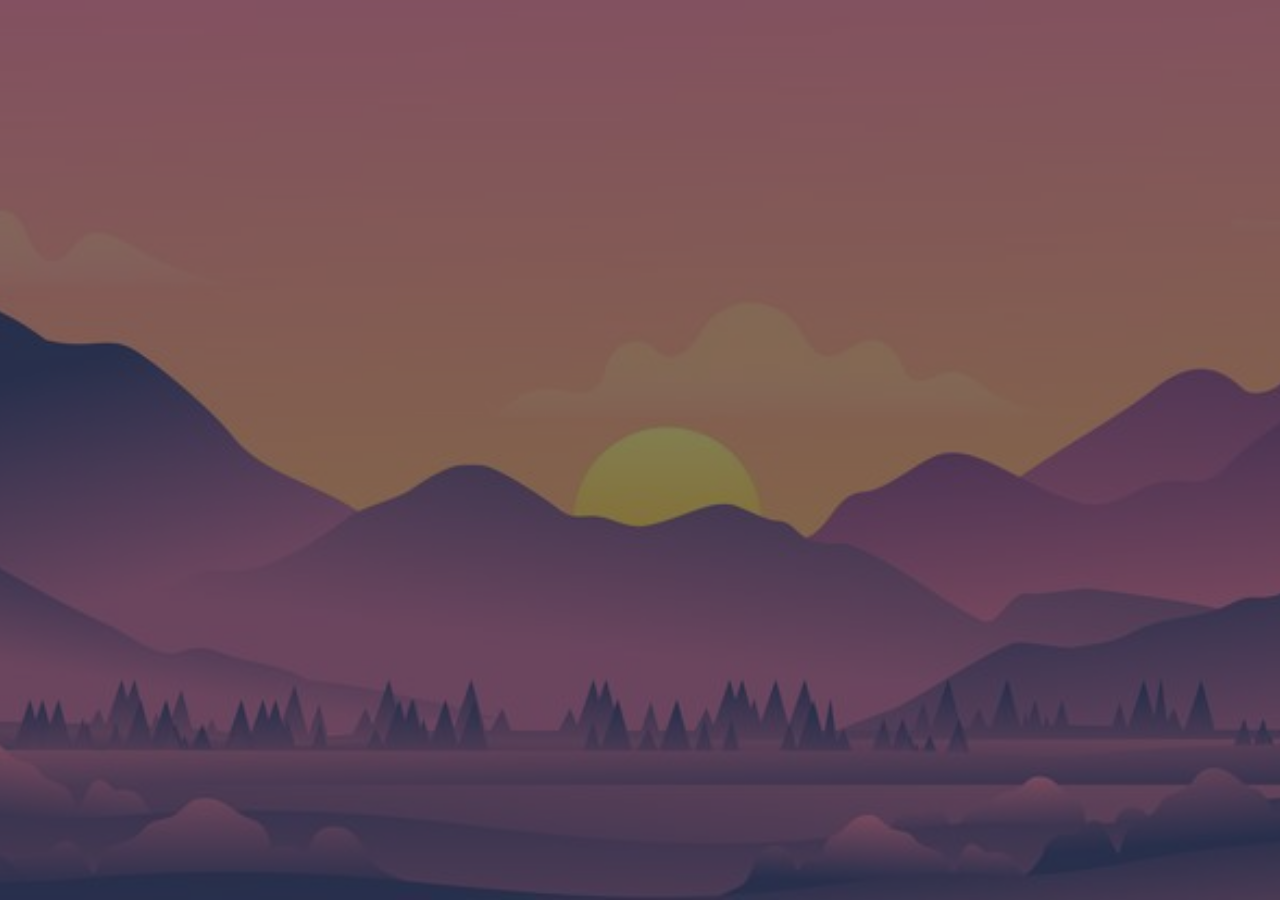
==== index.html @ 25f12264 "Added assets and initial background layout" ====
<!DOCTYPE html>
<html lang="en">
<head>
    <meta charset="UTF-8">
    <meta name="viewport" content="width=device-width, initial-scale=1.0">
    <link rel="stylesheet" href="style.css">
    <title>KWIZZ</title>
</head>
<body>
    <header>
        <div class="img-wrapper">
            <img src="./assets/background.jpg" alt="">
        </div>
    </header>
    <script type="module" src="script.js"></script>
</body>
</html>
---- style.css ----
* {
    padding: 0;
    margin: 0;
    box-sizing: border-box;
    outline: none;
    list-style: none;
    text-decoration: none;
    font-family: 'Poppins', sans-serif;
}

header {
    width: 100%;
    height: 100vh;
    position: relative;
    perspective: 100rem;
    overflow: hidden;
}
/* Styling for the image */
.img-wrapper {
    width: 100%;
    height: 100%;
    background-color: rgba(0, 0, 0, 0.8);
    overflow: hidden;
    animation: movebackground 2s forwards ease-in-out;
}

.img-wrapper img {
    width: 100%;
    height: 100%;
    object-fit: cover;
    opacity: 0.4;
    
}  

/* Animation */
@keyframes movebackground {
    from {
        transform:  translateY(50%);
        transform: translateX(100%);
    }
    to {
        transform: translateY(0%);
        transform: translateX(0%);
    }
}
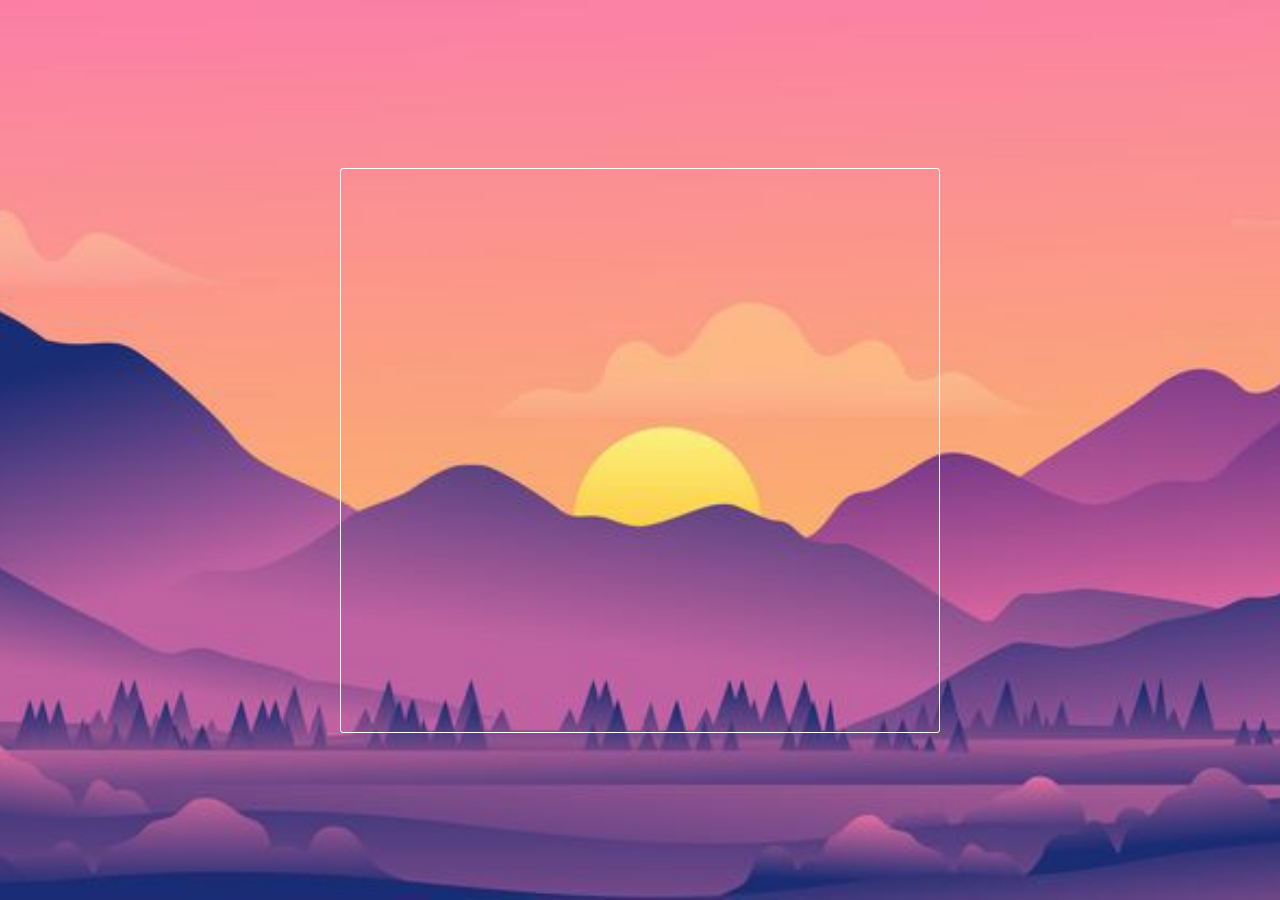
==== commit ddc2dda5: "Completed first page web view" ====
--- a/index.html
+++ b/index.html
@@ -1,17 +1,44 @@
 <!DOCTYPE html>
 <html lang="en">
-<head>
-    <meta charset="UTF-8">
-    <meta name="viewport" content="width=device-width, initial-scale=1.0">
-    <link rel="stylesheet" href="style.css">
+  <head>
+    <meta charset="UTF-8" />
+    <meta name="viewport" content="width=device-width, initial-scale=1.0" />
+    <link rel="stylesheet" href="style.css" />
+    <link
+      rel="stylesheet"
+      href="https://cdnjs.cloudflare.com/ajax/libs/font-awesome/6.0.0-beta3/css/all.min.css"
+    />
     <title>KWIZZ</title>
-</head>
-<body>
-    <header>
-        <div class="img-wrapper">
-            <img src="./assets/background.jpg" alt="">
+  </head>
+  <body>
+    <div class="first-container">
+      <header>
+        <div class="container">
+          <div class="typing">
+            <p class="welcome">
+              Welcome to <span class="k">K</span><span class="w">W</span
+              ><span class="i">I</span><span class="z-1">Z</span
+              ><span class="z-2">Z</span>
+            </p>
+          </div>
+
+          <div class="start-container">
+            <p class="text">"Where knowledge meets fun"</p>
+            <p class="another-text">
+              Enter your name to join this ultimate experience
+            </p>
+            <div class="down-arrows">
+              <i class="fa-solid fa-down-long fa-3x"></i>
+              <i class="fa-solid fa-down-long fa-3x"></i>
+              <i class="fa-solid fa-down-long fa-3x"></i>
+            </div>
+            <input type="text" />
+            <div class="error">*Please enter a name*</div>
+            <button class="start-quiz">Start quiz adventure</button>
+          </div>
         </div>
-    </header>
+      </header>
+    </div>
     <script type="module" src="script.js"></script>
-</body>
-</html>+  </body>
+</html>
--- a/style.css
+++ b/style.css
@@ -1,46 +1,180 @@
+@import url("https://fonts.googleapis.com/css2?family=Inter:wght@100;200;300;400;500;600;700&family=Poppins:ital,wght@0,100;0,200;0,300;0,400;0,600;0,700;0,800;0,900;1,100;1,900&display=swap");
 
 * {
-    padding: 0;
-    margin: 0;
-    box-sizing: border-box;
-    outline: none;
-    list-style: none;
-    text-decoration: none;
-    font-family: 'Poppins', sans-serif;
+  padding: 0;
+  margin: 0;
+  box-sizing: border-box;
+  outline: none;
+  list-style: none;
+  text-decoration: none;
+  font-family: "Poppins", sans-serif;
 }
 
-header {
-    width: 100%;
-    height: 100vh;
-    position: relative;
-    perspective: 100rem;
-    overflow: hidden;
+.first-container {
+  width: 100%;
+  height: 100vh;
+  position: relative;
+  perspective: 100rem;
+  background-image: url(./assets/background.jpg);
+  background-repeat: no-repeat;
+  background-position: center;
+  background-size: cover;
+  display: grid;
+  place-content: center;
+  animation: movebackground 2s forwards ease-in-out;
+  overflow: hidden;
 }
-/* Styling for the image */
-.img-wrapper {
-    width: 100%;
-    height: 100%;
-    background-color: rgba(0, 0, 0, 0.8);
-    overflow: hidden;
-    animation: movebackground 2s forwards ease-in-out;
+.container {
+  padding: 40px;
+  border: 1px solid #fff;
+  border-radius: 3px;
+  max-width: 100%;
+  width: 600px;
+  margin: 10px;
 }
 
-.img-wrapper img {
-    width: 100%;
-    height: 100%;
-    object-fit: cover;
-    opacity: 0.4;
-    
-}  
+.welcome {
+  font-size: 50px;
+  font-weight: bold;
+  color: white;
+  font-family: "Inter", sans-serif;
+  letter-spacing: 2px;
+  margin-bottom: 15px;
+  text-transform: capitalize;
+  text-shadow: 0 0.8rem 0.6rem rgba(0, 0, 0, 0.4);
+  overflow: hidden; /* Hide overflow to simulate typing effect */
+  white-space: nowrap; /* Prevent text from wrapping */
+  border-right: 3px solid #333; /* Simulate cursor */
+  animation: typing 1s 4s steps(20) forwards, cursorDisappear 0.5s 2s forwards;
+  opacity: 0;
+}
+.k {
+  color: purple;
+}
+.w {
+  color: blueviolet;
+}
+.i {
+  color: #fff;
+}
+.z-1 {
+  color: darkorchid;
+}
+.z-2 {
+  color: yellow;
+}
+
+.text {
+  text-align: center;
+  font-size: 25px;
+  margin-bottom: 20px;
+  font-weight: 600;
+  letter-spacing: 3px;
+  text-shadow: 0 0.8rem 0.9rem rgba(0, 0, 0, 0.4);
+}
+
+.start-container {
+  display: grid;
+  max-width: 100%;
+  width: 500px;
+  opacity: 0;
+  animation: moveBanner 1s 5s forwards;
+}
+
+.another-text {
+  text-align: center;
+  font-size: 25px;
+  font-weight: 500;
+  letter-spacing: 2px;
+}
+
+.down-arrows {
+  display: flex;
+  place-content: center;
+  gap: 10px;
+  margin: 10px;
+}
+
+input {
+  height: 10vh;
+  margin-bottom: 10px;
+  border-radius: 5px;
+  width: 30vw;
+  justify-self: center;
+  padding-left: 20px;
+  font-size: 20px;
+  font-weight: 600;
+  text-align: center;
+  letter-spacing: 5px;
+  border: 1px solid black;
+  border-bottom-width: 4px;
+  outline: none;
+}
+
+input:focus,
+input:valid {
+  border-color: rgb(67 56 202);
+}
+.error {
+  text-align: center;
+  font-size: 20px;
+  margin-bottom: 5px;
+  color: rgb(54, 12, 12);
+  font-weight: bold;
+  display: none;
+}
+
+.start-quiz {
+  height: 10vh;
+  background: linear-gradient(135deg, rgba(17, 22, 78, 1), rgb(67 56 202));
+  border: none;
+  font-size: 20px;
+  color: white;
+  font-weight: bold;
+  border-radius: 5px;
+  transition: transform 1s ease-in-out;
+  width: 40vw;
+}
+.start-quiz:hover {
+  background: linear-gradient(-135deg, rgba(17, 22, 78, 1), rgb(67 56 202));
+  transform: scale(1.05);
+  cursor: pointer;
+}
 
 /* Animation */
 @keyframes movebackground {
-    from {
-        transform:  translateY(50%);
-        transform: translateX(100%);
-    }
-    to {
-        transform: translateY(0%);
-        transform: translateX(0%);
-    }
-}+  from {
+    transform: translateY(100%);
+  }
+  to {
+    transform: translateY(0%);
+    transform: translateX(0%);
+  }
+}
+
+@keyframes typing {
+  0% {
+    width: 0;
+    opacity: 1;
+  }
+  100% {
+    width: 100%;
+    opacity: 1;
+  }
+}
+
+@keyframes cursorDisappear {
+  to {
+    border-right: none; /* Remove border when animation completes */
+  }
+}
+
+@keyframes moveBanner {
+  0% {
+    transform: translateY(50px);
+  }
+  100% {
+    transform: translateY(0);
+    opacity: 1;
+  }
+}
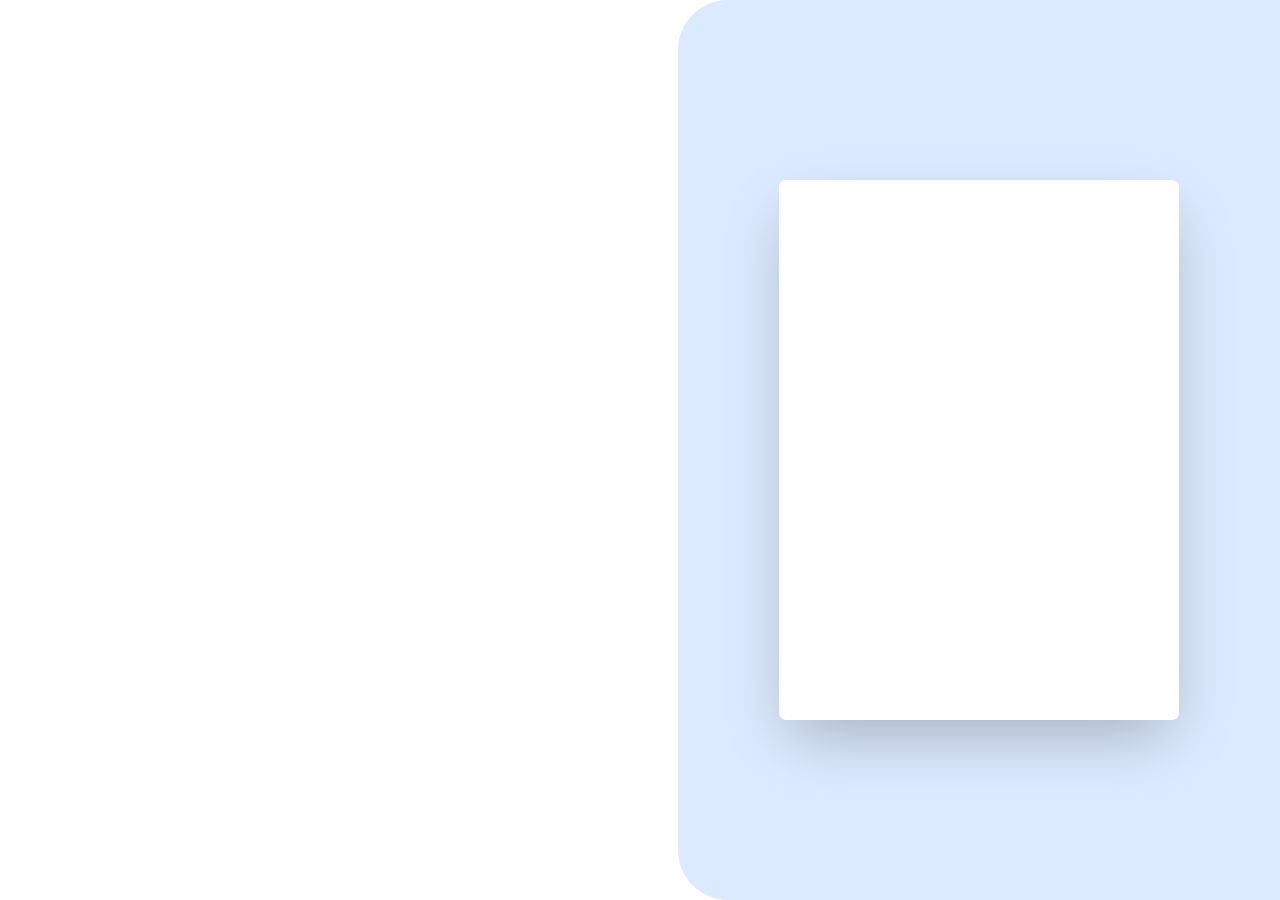
==== commit 9e2420b2: "Completely restructure the homepage" ====
--- a/index.html
+++ b/index.html
@@ -8,36 +8,34 @@
       rel="stylesheet"
       href="https://cdnjs.cloudflare.com/ajax/libs/font-awesome/6.0.0-beta3/css/all.min.css"
     />
-    <title>KWIZZ</title>
+    <title>Kwizz</title>
+    <link rel="icon" href="./assets/rocket-solid (1).svg" type="image/x-icon">
   </head>
+
   <body>
     <div class="first-container">
-      <header>
+      <div class="img-container">
+        <img src="./assets/another-background.png" alt="" />
+        <p class="web-title"><i class="fa-solid fa-rocket" style="color: rgb(67 56 202);"></i>Kwizz</p>
+      </div>
+      <div class="homepage-container">
         <div class="container">
-          <div class="typing">
-            <p class="welcome">
-              Welcome to <span class="k">K</span><span class="w">W</span
-              ><span class="i">I</span><span class="z-1">Z</span
-              ><span class="z-2">Z</span>
-            </p>
-          </div>
-
-          <div class="start-container">
-            <p class="text">"Where knowledge meets fun"</p>
-            <p class="another-text">
-              Enter your name to join this ultimate experience
-            </p>
-            <div class="down-arrows">
-              <i class="fa-solid fa-down-long fa-3x"></i>
-              <i class="fa-solid fa-down-long fa-3x"></i>
-              <i class="fa-solid fa-down-long fa-3x"></i>
-            </div>
-            <input type="text" />
-            <div class="error">*Please enter a name*</div>
-            <button class="start-quiz">Start quiz adventure</button>
-          </div>
+              <div class="typing">
+                <p class="welcome">
+                  Welcome to Kwizz <span class="extra">!!!!</span>
+                </p>
+              </div>
+              <div class="start-container">
+                <p class="text">"Where knowledge meets fun"</p>
+                <p class="another-text">
+                  Enter your name to join this ultimate experience
+                </p>
+                <input type="text" />
+                <div class="error">*Please enter a name*</div>
+                <button class="start-quiz">Start quiz adventure <i class="fa-solid fa-rocket"></i></button>
+              </div>
         </div>
-      </header>
+      </div>
     </div>
     <script type="module" src="script.js"></script>
   </body>
--- a/style.css
+++ b/style.css
@@ -11,95 +11,110 @@
 }
 
 .first-container {
+  display: flex;
   width: 100%;
   height: 100vh;
+  overflow: hidden;
+}
+
+.img-container {
+  width: 100%;
+  height: 100%;
   position: relative;
-  perspective: 100rem;
-  background-image: url(./assets/background.jpg);
-  background-repeat: no-repeat;
-  background-position: center;
-  background-size: cover;
+  animation: moveImageFromLeftToRight 3s 0.1s 1 forwards;
+  opacity: 0;
+}
+
+img {
+  width: 53vw;
+  height: 100vh;
+}
+
+.web-title {
+  position: absolute;
+  top: 40px;
+  left: 35px;
+  font-size: 40px;
+  /* color: rgb(67 56 202); */
+  font-weight: bold;
+  letter-spacing: 2px;
+}
+
+.homepage-container {
+  background-color: rgb(219 234 254);
+  width: 100vw;
+  height: 100vh;
   display: grid;
   place-content: center;
-  animation: movebackground 2s forwards ease-in-out;
+  border-top-left-radius: 50px;
+  border-bottom-left-radius: 50px;
+  animation: moveLoginFromLeftToRight 3s 0.1s 1 forwards;
+}
+
+.container {
+  background-color: #fff;
+  padding: 15px;
+  border-radius: 7px;
+  box-shadow: 0 25px 60px -12px rgba(0, 0, 0, 0.25);
+  width: 400px;
+  max-width: 100%;
+  height: 60vh;
+}
+
+.typing {
   overflow: hidden;
-}
-.container {
-  padding: 40px;
-  border: 1px solid #fff;
-  border-radius: 3px;
-  max-width: 100%;
-  width: 600px;
-  margin: 10px;
+  white-space: nowrap;
+  border-right: 2px solid #000; /* Cursor effect */
+  animation: typing 2s 3s steps(20) forwards, cursorDisappear 0.5s 5s forwards;
+  font-size: 24px;
+  position: relative;
+  opacity: 0;
 }
 
 .welcome {
-  font-size: 50px;
-  font-weight: bold;
-  color: white;
-  font-family: "Inter", sans-serif;
+  font-size: 27px;
+  font-weight: bold;
+  color: black;
   letter-spacing: 2px;
   margin-bottom: 15px;
   text-transform: capitalize;
-  text-shadow: 0 0.8rem 0.6rem rgba(0, 0, 0, 0.4);
-  overflow: hidden; /* Hide overflow to simulate typing effect */
-  white-space: nowrap; /* Prevent text from wrapping */
-  border-right: 3px solid #333; /* Simulate cursor */
-  animation: typing 1s 4s steps(20) forwards, cursorDisappear 0.5s 2s forwards;
-  opacity: 0;
-}
-.k {
-  color: purple;
-}
-.w {
-  color: blueviolet;
-}
-.i {
-  color: #fff;
-}
-.z-1 {
-  color: darkorchid;
-}
-.z-2 {
-  color: yellow;
-}
-
-.text {
-  text-align: center;
-  font-size: 25px;
-  margin-bottom: 20px;
-  font-weight: 600;
-  letter-spacing: 3px;
-  text-shadow: 0 0.8rem 0.9rem rgba(0, 0, 0, 0.4);
+  text-shadow: 0 0.8rem 1.5rem rgba(0, 0, 0, 0.4);
+  display: inline-block;
+  text-shadow: 4px 4px 7px rgba(0, 0, 0, 0.3);
+}
+
+.extra {
+  color: rgb(67 56 202);
 }
 
 .start-container {
   display: grid;
-  max-width: 100%;
-  width: 500px;
   opacity: 0;
-  animation: moveBanner 1s 5s forwards;
+  animation: moveBanner 1s 5.2s forwards;
+}
+
+.text {
+  text-align: center;
+  font-size: 20px;
+  margin-bottom: 20px;
+  font-weight: bold;
+  letter-spacing: 1px;
+  text-shadow: 0 0.8rem 0.9rem rgba(0, 0, 0, 0.4);
+  color: rgb(67 56 202);
 }
 
 .another-text {
   text-align: center;
-  font-size: 25px;
+  font-size: 20px;
   font-weight: 500;
-  letter-spacing: 2px;
-}
-
-.down-arrows {
-  display: flex;
-  place-content: center;
-  gap: 10px;
-  margin: 10px;
+  letter-spacing: 4px;
 }
 
 input {
   height: 10vh;
   margin-bottom: 10px;
   border-radius: 5px;
-  width: 30vw;
+  width: 100%;
   justify-self: center;
   padding-left: 20px;
   font-size: 20px;
@@ -109,55 +124,76 @@
   border: 1px solid black;
   border-bottom-width: 4px;
   outline: none;
-}
-
-input:focus,
-input:valid {
-  border-color: rgb(67 56 202);
-}
+  margin-top: 10px;
+}
+
+input:focus {
+  border-bottom-color: rgb(67 56 202);
+}
+
 .error {
   text-align: center;
   font-size: 20px;
   margin-bottom: 5px;
-  color: rgb(54, 12, 12);
+  color: rgb(225 29 72);
   font-weight: bold;
   display: none;
 }
-
+.adjust {
+  height: 65vh;
+}
 .start-quiz {
   height: 10vh;
-  background: linear-gradient(135deg, rgba(17, 22, 78, 1), rgb(67 56 202));
+  background-color: rgb(79 70 229);
   border: none;
-  font-size: 20px;
+  font-size: 15px;
   color: white;
-  font-weight: bold;
+  font-weight: 600;
   border-radius: 5px;
   transition: transform 1s ease-in-out;
-  width: 40vw;
-}
+  width: 55%;
+  justify-self: center;
+  display: flex;
+  gap: 10px;
+  align-items: center;
+  justify-content: center;
+}
+
 .start-quiz:hover {
-  background: linear-gradient(-135deg, rgba(17, 22, 78, 1), rgb(67 56 202));
-  transform: scale(1.05);
+  background-color: rgb(67 56 202);
   cursor: pointer;
 }
 
-/* Animation */
-@keyframes movebackground {
+.fa-solid .fa-rocket {
+  margin-left: 10px;
+}
+
+@keyframes moveImageFromLeftToRight {
   from {
-    transform: translateY(100%);
-  }
-  to {
-    transform: translateY(0%);
-    transform: translateX(0%);
+    transform: translateX(-50%);
+  }
+  to {
+    transform: translateZ(0%);
+    opacity: 1;
+  }
+}
+
+@keyframes moveLoginFromLeftToRight {
+  from {
+    transform: translateX(50%);
+  }
+  to {
+    transform: translateZ(0%);
+    opacity: 1;
   }
 }
 
 @keyframes typing {
-  0% {
+  from {
     width: 0;
     opacity: 1;
   }
-  100% {
+  to {
     width: 100%;
     opacity: 1;
   }
@@ -165,7 +201,7 @@
 
 @keyframes cursorDisappear {
   to {
-    border-right: none; /* Remove border when animation completes */
+    border-right: none;
   }
 }
 
